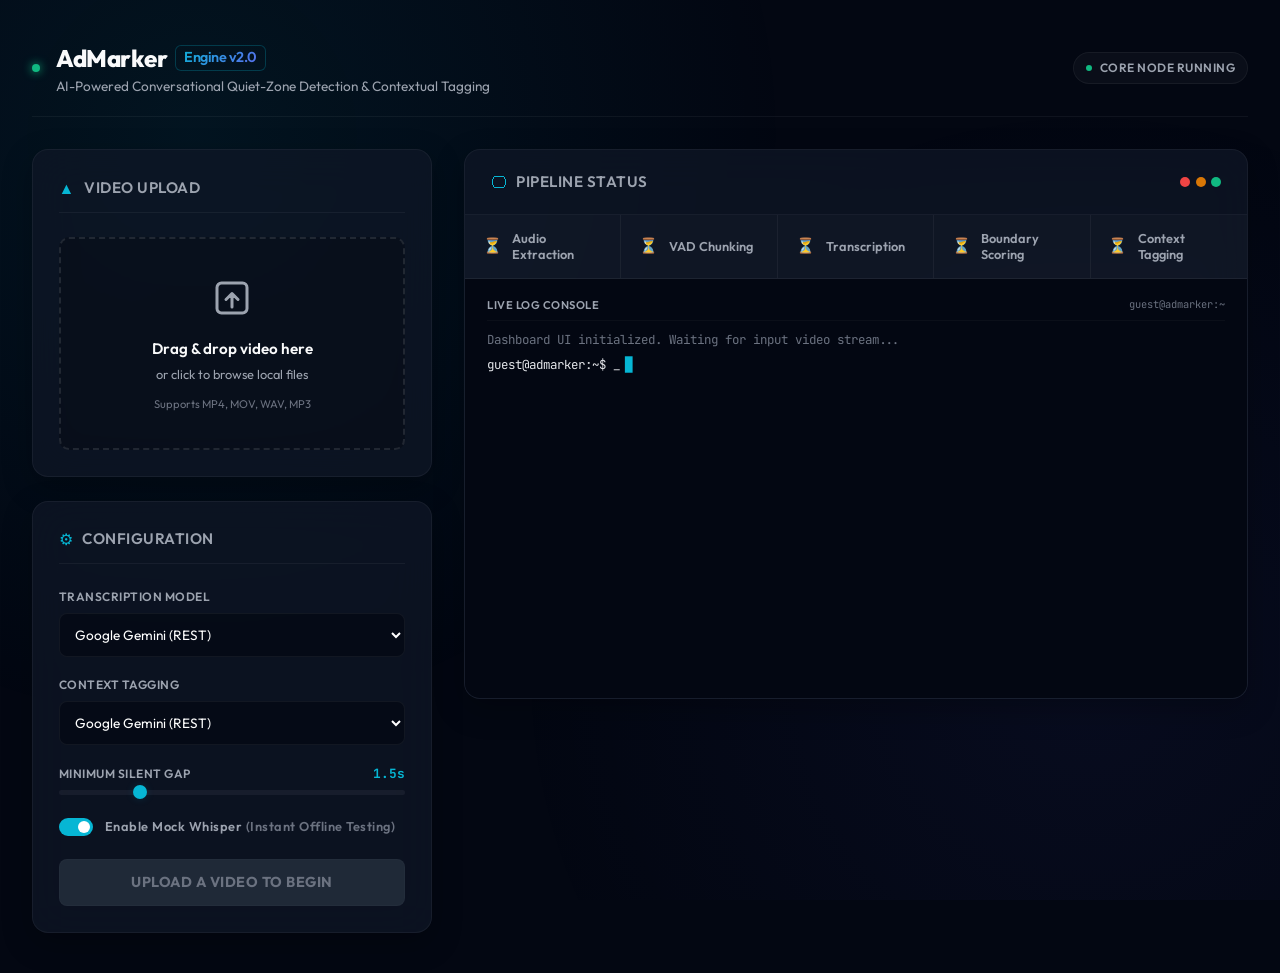
==== index.html @ c26a4076 "Initial commit" ====
<!DOCTYPE html>
<html lang="en">
<head>
    <meta charset="UTF-8">
    <meta name="viewport" content="width=device-width, initial-scale=1.0">
    <title>AdMarker Engine - Professional Video Analytics Dashboard</title>
    <!-- Premium Google Fonts -->
    <link rel="preconnect" href="https://fonts.googleapis.com">
    <link rel="preconnect" href="https://fonts.gstatic.com" crossorigin>
    <link href="https://fonts.googleapis.com/css2?family=Outfit:wght@300;400;500;600;700;800&family=JetBrains+Mono:wght@400;500;600;700&display=swap" rel="stylesheet">
    <link rel="stylesheet" href="index.css">
</head>
<body>
    <div class="glow-bg"></div>
    <div class="app-container">
        
        <!-- Premium Dashboard Header -->
        <header class="app-header">
            <div class="header-logo-section">
                <span class="pulse-dot"></span>
                <div class="brand-text">
                    <h1>AdMarker <span class="accent-version">Engine v2.0</span></h1>
                    <p class="subtitle">AI-Powered Conversational Quiet-Zone Detection & Contextual Tagging</p>
                </div>
            </div>
            <div class="system-badge">
                <span class="badge-status-dot"></span>
                <span class="badge-text">Core Node Running</span>
            </div>
        </header>

        <!-- Main Workspace Grid -->
        <main class="workspace-grid">
            
            <!-- Left Side: Upload & Settings Column -->
            <div class="control-column">
                
                <!-- Section 1: Drag-and-Drop Uploader -->
                <section class="panel upload-panel">
                    <div class="panel-header">
                        <div class="panel-icon">▲</div>
                        <h3>Video Upload</h3>
                    </div>
                    
                    <div id="drop-zone" class="drop-zone">
                        <input type="file" id="file-input" accept="video/*,audio/*" style="display: none;">
                        <div class="drop-zone-content">
                            <div class="upload-icon">
                                <svg xmlns="http://www.w3.org/2000/svg" fill="none" viewBox="0 0 24 24" stroke="currentColor">
                                    <path stroke-linecap="round" stroke-linejoin="round" stroke-width="1.5" d="M12 16.5V9.75m0 0l3 3m-3-3l-3 3M6.75 19.5h10.5a2.25 2.25 0 002.25-2.25V6.75A2.25 2.25 0 0017.25 4.5H6.75A2.25 2.25 0 004.5 6.75v10.5a2.25 2.25 0 002.25 2.25z" />
                                </svg>
                            </div>
                            <p class="drop-primary">Drag & drop video here</p>
                            <p class="drop-secondary">or click to browse local files</p>
                            <p class="drop-formats">Supports MP4, MOV, WAV, MP3</p>
                        </div>
                        
                        <!-- Upload Progress State -->
                        <div id="upload-progress-state" class="upload-progress-state hidden">
                            <div class="progress-spinner"></div>
                            <p id="upload-filename" class="upload-filename">video_file.mp4</p>
                            <p id="upload-filesize" class="upload-filesize">0.0 MB</p>
                            <div class="progress-bar-container">
                                <div id="upload-progress-fill" class="progress-bar-fill" style="width: 0%;"></div>
                            </div>
                            <p id="upload-percent" class="upload-percent">0% Uploaded</p>
                        </div>
                        
                        <!-- Upload Success State -->
                        <div id="upload-success-state" class="upload-success-state hidden">
                            <div class="success-checkmark">✓</div>
                            <p id="success-filename" class="success-filename">video_file.mp4</p>
                            <p class="success-msg">File uploaded & ready for analysis</p>
                            <button type="button" id="change-file-btn" class="text-button">Change File</button>
                        </div>
                    </div>
                </section>

                <!-- Section 2: Pipeline Configuration -->
                <section class="panel settings-panel">
                    <div class="panel-header">
                        <div class="panel-icon">⚙</div>
                        <h3>Configuration</h3>
                    </div>
                    
                    <form id="pipeline-form">
                        <input type="hidden" id="video-path-hidden" value="">
                        
                        <div class="form-group">
                            <label for="trans-provider">Transcription Model</label>
                            <select id="trans-provider">
                                <option value="whisper">Whisper (faster-whisper)</option>
                                <option value="gemini" selected>Google Gemini (REST)</option>
                            </select>
                        </div>
                        
                        <div class="form-group">
                            <label for="llm-provider">Context Tagging</label>
                            <select id="llm-provider">
                                <option value="fallback">Heuristics (Fallback)</option>
                                <option value="hf_api">Hugging Face API</option>
                                <option value="gemini" selected>Google Gemini (REST)</option>
                            </select>
                        </div>

                        <div class="form-group">
                            <div class="slider-header">
                                <label for="min-gap">Minimum Silent Gap</label>
                                <span id="min-gap-val" class="mono-value">1.5s</span>
                            </div>
                            <input type="range" id="min-gap" min="0.5" max="5.0" step="0.1" value="1.5">
                        </div>

                        <div class="checkbox-group">
                            <label class="toggle-switch">
                                <input type="checkbox" id="mock-whisper" checked>
                                <span class="toggle-slider"></span>
                            </label>
                            <label for="mock-whisper" class="checkbox-label">
                                Enable Mock Whisper <span class="label-hint">(Instant Offline Testing)</span>
                            </label>
                        </div>

                        <button type="submit" id="submit-btn" class="glow-button" disabled>
                            Upload a Video to Begin
                        </button>
                    </form>
                </section>
            </div>
            
            <!-- Right Side: Live Monitor & Logs Column -->
            <div class="monitor-column">
                
                <!-- Pipeline Monitor Dashboard -->
                <section class="panel monitor-panel">
                    <div class="panel-header">
                        <div class="panel-icon">🖵</div>
                        <h3>Pipeline Status</h3>
                        <div class="terminal-dots">
                            <span class="dot red"></span>
                            <span class="dot yellow"></span>
                            <span class="dot green"></span>
                        </div>
                    </div>
                    
                    <!-- Stages Progress Board -->
                    <div class="stages-board">
                        <div class="stage-card" id="stage-extract">
                            <div class="stage-icon">⏳</div>
                            <div class="stage-info">
                                <span class="stage-name">Audio Extraction</span>
                            </div>
                        </div>
                        
                        <div class="stage-card" id="stage-vad">
                            <div class="stage-icon">⏳</div>
                            <div class="stage-info">
                                <span class="stage-name">VAD Chunking</span>
                            </div>
                        </div>
                        
                        <div class="stage-card" id="stage-transcribe">
                            <div class="stage-icon">⏳</div>
                            <div class="stage-info">
                                <span class="stage-name">Transcription</span>
                            </div>
                        </div>
                        
                        <div class="stage-card" id="stage-analyze">
                            <div class="stage-icon">⏳</div>
                            <div class="stage-info">
                                <span class="stage-name">Boundary Scoring</span>
                            </div>
                        </div>
                        
                        <div class="stage-card" id="stage-tag">
                            <div class="stage-icon">⏳</div>
                            <div class="stage-info">
                                <span class="stage-name">Context Tagging</span>
                            </div>
                        </div>
                    </div>
                    
                    <!-- Live Console Output -->
                    <div class="console-box">
                        <div class="console-header">
                            <span class="console-title">Live Log Console</span>
                            <span class="console-subtitle">guest@admarker:~</span>
                        </div>
                        <div class="console-body" id="terminal-output">
                            <div class="console-line system">Dashboard UI initialized. Waiting for input video stream...</div>
                            <div class="console-line prompt">guest@admarker:~$ _</div>
                        </div>
                    </div>
                </section>
            </div>
            
            <!-- Bottom: Recommendation Results -->
            <section class="panel results-panel hidden" id="results-panel">
                <div class="results-header">
                    <div class="results-title-group">
                        <div class="results-tag">RESULTS READY</div>
                        <h2>Identified Ad Markers & Product Targeting</h2>
                    </div>
                    <span class="badge" id="breaks-count">0 Breaks Found</span>
                </div>
                
                <div class="table-outer-wrapper">
                    <table class="dashboard-table">
                        <thead>
                            <tr>
                                <th>Marker ID</th>
                                <th>Timestamp</th>
                                <th>Gap Size</th>
                                <th>Preceding Conversational Context</th>
                                <th>Topic & Tone Classification</th>
                                <th>Targeted Ad Suggestions</th>
                            </tr>
                        </thead>
                        <tbody id="results-table-body">
                            <!-- Populated Dynamically -->
                        </tbody>
                    </table>
                </div>
            </section>
        </main>
    </div>
    
    <script src="index.js"></script>
</body>
</html>
---- index.css ----
/* Design System Variables */
:root {
    --bg-app: #030712;
    --bg-card: rgba(17, 24, 39, 0.7);
    --bg-input: rgba(3, 7, 18, 0.6);
    --border-card: rgba(255, 255, 255, 0.05);
    --border-card-hover: rgba(255, 255, 255, 0.09);
    
    --text-primary: #F9FAFB;
    --text-secondary: #9CA3AF;
    --text-muted: #6B7280;
    
    /* Accents & Statuses */
    --accent: #06B6D4;
    --accent-rgb: 6, 182, 212;
    --accent-glow: rgba(6, 182, 212, 0.15);
    
    --status-pending: #4B5563;
    --status-running: #D97706;
    --status-success: #10B981;
    --status-success-bg: rgba(16, 185, 129, 0.08);
    --status-success-border: rgba(16, 185, 129, 0.25);
    --status-error: #EF4444;
}

/* Base resets & typography */
* {
    box-sizing: border-box;
    margin: 0;
    padding: 0;
}

body {
    font-family: 'Outfit', -apple-system, BlinkMacSystemFont, sans-serif;
    background-color: var(--bg-app);
    color: var(--text-primary);
    min-height: 100vh;
    padding: 2.5rem 2rem;
    overflow-x: hidden;
    position: relative;
    line-height: 1.5;
}

/* Background grid glow overlay */
.glow-bg {
    position: fixed;
    top: 0;
    left: 0;
    right: 0;
    bottom: 0;
    z-index: -1;
    background-image: 
        radial-gradient(circle at 15% 15%, rgba(6, 182, 212, 0.08) 0%, transparent 45%),
        radial-gradient(circle at 85% 75%, rgba(99, 102, 241, 0.06) 0%, transparent 45%);
    pointer-events: none;
}

.app-container {
    max-width: 1400px;
    margin: 0 auto;
    display: flex;
    flex-direction: column;
    gap: 2rem;
}

/* Dashboard Header Styling */
.app-header {
    display: flex;
    justify-content: space-between;
    align-items: center;
    border-bottom: 1px solid var(--border-card);
    padding-bottom: 1.25rem;
}

.header-logo-section {
    display: flex;
    align-items: center;
    gap: 1rem;
}

.brand-text h1 {
    font-size: 1.5rem;
    font-weight: 800;
    letter-spacing: -0.5px;
    display: flex;
    align-items: center;
    gap: 0.5rem;
}

.brand-text h1 .accent-version {
    font-size: 0.9rem;
    background: linear-gradient(135deg, #06B6D4, #6366F1);
    -webkit-background-clip: text;
    background-clip: text;
    -webkit-text-fill-color: transparent;
    font-weight: 600;
    border: 1px solid rgba(6, 182, 212, 0.25);
    padding: 1px 8px;
    border-radius: 6px;
}

.brand-text .subtitle {
    font-size: 0.85rem;
    color: var(--text-secondary);
}

.pulse-dot {
    width: 8px;
    height: 8px;
    background-color: var(--status-success);
    border-radius: 50%;
    box-shadow: 0 0 10px var(--status-success);
    animation: pulse 2s infinite ease-in-out;
}

.system-badge {
    background: rgba(255, 255, 255, 0.03);
    border: 1px solid var(--border-card);
    padding: 6px 12px;
    border-radius: 30px;
    display: flex;
    align-items: center;
    gap: 0.5rem;
}

.badge-status-dot {
    width: 6px;
    height: 6px;
    background-color: var(--status-success);
    border-radius: 50%;
}

.badge-text {
    font-size: 0.75rem;
    font-weight: 600;
    color: var(--text-secondary);
    text-transform: uppercase;
    letter-spacing: 0.5px;
}

/* Layout Workspace Grid */
.workspace-grid {
    display: grid;
    grid-template-columns: 400px 1fr;
    gap: 2rem;
    align-items: start;
}

@media (max-width: 1024px) {
    .workspace-grid {
        grid-template-columns: 1fr;
    }
}

.control-column {
    display: flex;
    flex-direction: column;
    gap: 1.5rem;
}

.monitor-column {
    display: flex;
    flex-direction: column;
    gap: 1.5rem;
}

/* Card Panel Base Styling */
.panel {
    background: var(--bg-card);
    backdrop-filter: blur(20px);
    -webkit-backdrop-filter: blur(20px);
    border: 1px solid var(--border-card);
    border-radius: 16px;
    padding: 1.6rem;
    box-shadow: 0 10px 30px rgba(0, 0, 0, 0.25);
    transition: border-color 0.2s ease, box-shadow 0.2s ease;
}

.panel:hover {
    border-color: var(--border-card-hover);
}

.panel-header {
    display: flex;
    align-items: center;
    gap: 0.6rem;
    margin-bottom: 1.5rem;
    padding-bottom: 0.75rem;
    border-bottom: 1px solid rgba(255, 255, 255, 0.05);
}

.panel-icon {
    font-size: 1rem;
    color: var(--accent);
}

.panel-header h3 {
    font-size: 0.95rem;
    font-weight: 600;
    text-transform: uppercase;
    letter-spacing: 0.5px;
    color: var(--text-secondary);
}

/* Drag & Drop Upload Zone */
.drop-zone {
    border: 2px dashed rgba(255, 255, 255, 0.1);
    border-radius: 10px;
    padding: 2.2rem 1.5rem;
    text-align: center;
    background: rgba(0, 0, 0, 0.2);
    cursor: pointer;
    transition: all 0.3s cubic-bezier(0.4, 0, 0.2, 1);
    position: relative;
    overflow: hidden;
}

.drop-zone.active {
    border-color: var(--accent);
    background: rgba(6, 182, 212, 0.05);
    box-shadow: 0 0 20px rgba(6, 182, 212, 0.1) inset;
}

.drop-zone-content {
    display: flex;
    flex-direction: column;
    align-items: center;
}

.upload-icon {
    width: 48px;
    height: 48px;
    color: var(--text-secondary);
    margin-bottom: 1rem;
    transition: transform 0.2s ease, color 0.2s ease;
}

.drop-zone:hover .upload-icon {
    transform: translateY(-4px);
    color: var(--accent);
}

.drop-primary {
    font-size: 0.95rem;
    font-weight: 600;
    margin-bottom: 0.25rem;
}

.drop-secondary {
    font-size: 0.8rem;
    color: var(--text-secondary);
    margin-bottom: 0.75rem;
}

.drop-formats {
    font-size: 0.7rem;
    color: var(--text-muted);
}

/* Upload Progress Screen */
.upload-progress-state {
    display: flex;
    flex-direction: column;
    align-items: center;
    justify-content: center;
    animation: fadeIn 0.3s ease-out;
}

.progress-spinner {
    width: 32px;
    height: 32px;
    border: 3px solid rgba(6, 182, 212, 0.15);
    border-top: 3px solid var(--accent);
    border-radius: 50%;
    animation: spin 1s linear infinite;
    margin-bottom: 0.75rem;
}

.upload-filename {
    font-size: 0.85rem;
    font-weight: 500;
    max-width: 250px;
    overflow: hidden;
    text-overflow: ellipsis;
    white-space: nowrap;
    margin-bottom: 0.1rem;
}

.upload-filesize {
    font-size: 0.75rem;
    color: var(--text-muted);
    margin-bottom: 0.75rem;
}

.progress-bar-container {
    width: 100%;
    height: 4px;
    background: rgba(255, 255, 255, 0.05);
    border-radius: 20px;
    overflow: hidden;
    margin-bottom: 0.4rem;
}

.progress-bar-fill {
    height: 100%;
    background: var(--accent);
    box-shadow: 0 0 8px rgba(6, 182, 212, 0.5);
    transition: width 0.15s ease-out;
}

.upload-percent {
    font-size: 0.75rem;
    font-weight: 600;
    color: var(--accent);
}

/* Upload Success Screen */
.upload-success-state {
    display: flex;
    flex-direction: column;
    align-items: center;
    animation: fadeIn 0.3s ease-out;
}

.success-checkmark {
    width: 32px;
    height: 32px;
    background: var(--status-success-bg);
    border: 1px solid var(--status-success-border);
    color: var(--status-success);
    border-radius: 50%;
    display: flex;
    align-items: center;
    justify-content: center;
    font-weight: bold;
    font-size: 1.1rem;
    margin-bottom: 0.75rem;
}

.success-filename {
    font-size: 0.85rem;
    font-weight: 600;
    max-width: 250px;
    overflow: hidden;
    text-overflow: ellipsis;
    white-space: nowrap;
    margin-bottom: 0.1rem;
}

.success-msg {
    font-size: 0.75rem;
    color: var(--text-secondary);
    margin-bottom: 0.75rem;
}

.text-button {
    background: transparent;
    border: none;
    color: var(--accent);
    font-size: 0.75rem;
    font-weight: 600;
    text-decoration: underline;
    cursor: pointer;
    font-family: inherit;
    outline: none;
}

.text-button:hover {
    color: #22D3EE;
}

/* Form inputs & details */
.form-group {
    display: flex;
    flex-direction: column;
    gap: 0.4rem;
    margin-bottom: 1.2rem;
}

.form-row {
    display: grid;
    grid-template-columns: 1fr 1fr;
    gap: 1rem;
}

label {
    font-size: 0.75rem;
    font-weight: 600;
    color: var(--text-secondary);
    text-transform: uppercase;
    letter-spacing: 0.5px;
}

select {
    background: var(--bg-input);
    border: 1px solid var(--border-card);
    border-radius: 8px;
    padding: 0.7rem;
    color: white;
    font-family: inherit;
    font-size: 0.85rem;
    outline: none;
    transition: all 0.2s ease;
    cursor: pointer;
    width: 100%;
}

select:focus {
    border-color: var(--accent);
    box-shadow: 0 0 10px var(--accent-glow);
}

/* Styled Range Input */
.slider-header {
    display: flex;
    justify-content: space-between;
    align-items: center;
}

.mono-value {
    font-family: 'JetBrains Mono', monospace;
    font-size: 0.8rem;
    color: var(--accent);
    font-weight: bold;
}

input[type="range"] {
    -webkit-appearance: none;
    appearance: none;
    width: 100%;
    background: rgba(255, 255, 255, 0.05);
    height: 5px;
    border-radius: 4px;
    outline: none;
}

input[type="range"]::-webkit-slider-thumb {
    -webkit-appearance: none;
    appearance: none;
    width: 14px;
    height: 14px;
    border-radius: 50%;
    background: var(--accent);
    cursor: pointer;
    box-shadow: 0 0 8px var(--accent-glow);
    transition: transform 0.1s ease;
}

input[type="range"]::-webkit-slider-thumb:hover {
    transform: scale(1.25);
}

/* Styled Checkbox Toggle Switch */
.checkbox-group {
    display: flex;
    align-items: center;
    gap: 0.75rem;
    margin: 1.4rem 0;
}

.toggle-switch {
    position: relative;
    display: inline-block;
    width: 34px;
    height: 18px;
}

.toggle-switch input {
    opacity: 0;
    width: 0;
    height: 0;
}

.toggle-slider {
    position: absolute;
    cursor: pointer;
    top: 0;
    left: 0;
    right: 0;
    bottom: 0;
    background-color: rgba(255, 255, 255, 0.1);
    transition: .3s;
    border-radius: 34px;
}

.toggle-slider:before {
    position: absolute;
    content: "";
    height: 12px;
    width: 12px;
    left: 3px;
    bottom: 3px;
    background-color: white;
    transition: .3s;
    border-radius: 50%;
}

.toggle-switch input:checked + .toggle-slider {
    background-color: var(--accent);
}

.toggle-switch input:focus + .toggle-slider {
    box-shadow: 0 0 8px var(--accent-glow);
}

.toggle-switch input:checked + .toggle-slider:before {
    transform: translateX(16px);
}

.checkbox-label {
    font-size: 0.8rem;
    color: var(--text-secondary);
    text-transform: none;
    cursor: pointer;
    user-select: none;
}

.label-hint {
    color: var(--text-muted);
}

/* Glow Action Button */
.glow-button {
    width: 100%;
    background: linear-gradient(135deg, #06B6D4, #0891B2);
    color: #030712;
    border: none;
    border-radius: 8px;
    padding: 0.85rem;
    font-weight: 700;
    font-family: inherit;
    cursor: pointer;
    font-size: 0.9rem;
    transition: all 0.3s cubic-bezier(0.4, 0, 0.2, 1);
    box-shadow: 0 4px 15px rgba(6, 182, 212, 0.2);
    text-transform: uppercase;
    letter-spacing: 0.5px;
}

.glow-button:hover:not(:disabled) {
    background: linear-gradient(135deg, #22D3EE, #06B6D4);
    box-shadow: 0 6px 20px rgba(6, 182, 212, 0.4);
    transform: translateY(-1px);
}

.glow-button:active:not(:disabled) {
    transform: translateY(1px);
}

.glow-button:disabled {
    background: #1F2937;
    color: var(--text-muted);
    box-shadow: none;
    cursor: not-allowed;
    border: 1px solid rgba(255, 255, 255, 0.02);
}

/* Monitor Panel Layout */
.monitor-panel {
    padding: 0;
    display: flex;
    flex-direction: column;
    overflow: hidden;
}

/* Give the Pipeline Status header its own padding since the panel itself is padding:0 */
.monitor-panel > .panel-header {
    padding: 1.25rem 1.6rem;
    margin-bottom: 0;
    border-bottom: 1px solid rgba(255, 255, 255, 0.05);
}


.terminal-dots {
    display: flex;
    gap: 0.35rem;
    margin-left: auto;
}

.terminal-dots .dot {
    width: 10px;
    height: 10px;
    border-radius: 50%;
}

.terminal-dots .dot.red { background-color: var(--status-error); }
.terminal-dots .dot.yellow { background-color: var(--status-running); }
.terminal-dots .dot.green { background-color: var(--status-success); }

/* Stages progress bar */
.stages-board {
    display: grid;
    grid-template-columns: repeat(5, 1fr);
    border-bottom: 1px solid rgba(255, 255, 255, 0.06);
    background: rgba(255, 255, 255, 0.015);
}

@media (max-width: 640px) {
    .stages-board {
        grid-template-columns: 1fr;
    }
}

.stage-card {
    padding: 1rem 1.1rem;
    display: flex;
    align-items: center;
    gap: 0.65rem;
    border-right: 1px solid rgba(255, 255, 255, 0.05);
    position: relative;
    transition: all 0.3s ease;
}

.stage-card:last-child {
    border-right: none;
}

.stage-icon {
    font-size: 0.95rem;
    width: 20px;
    height: 20px;
    display: flex;
    align-items: center;
    justify-content: center;
}

.stage-info {
    display: flex;
    flex-direction: column;
}

.stage-name {
    font-size: 0.8rem;
    font-weight: 600;
    color: var(--text-secondary);
    line-height: 1.2;
}

.stage-desc {
    font-size: 0.6rem;
    color: var(--text-muted);
}

/* Stage statuses classes */
.stage-card.running {
    background: rgba(217, 119, 6, 0.03);
}
.stage-card.running .stage-name {
    color: #FBBF24;
}
.stage-card.running .stage-icon {
    animation: pulse 1.5s infinite;
}

.stage-card.success {
    background: rgba(16, 185, 129, 0.02);
}
.stage-card.success .stage-name {
    color: var(--status-success);
}
.stage-card.success .stage-icon {
    color: var(--status-success);
}

.stage-card.error {
    background: rgba(239, 68, 68, 0.04);
}
.stage-card.error .stage-name {
    color: var(--status-error);
}
.stage-card.error .stage-icon {
    color: var(--status-error);
}

/* Live Terminal Log */
.console-box {
    background: #030712;
    padding: 1.1rem 1.4rem;
    flex: 1;
}

.console-header {
    display: flex;
    justify-content: space-between;
    align-items: center;
    margin-bottom: 0.6rem;
    border-bottom: 1px solid rgba(255, 255, 255, 0.03);
    padding-bottom: 0.4rem;
}

.console-title {
    font-size: 0.7rem;
    font-weight: 600;
    color: var(--text-secondary);
    text-transform: uppercase;
    letter-spacing: 0.5px;
}

.console-subtitle {
    font-family: 'JetBrains Mono', monospace;
    font-size: 0.65rem;
    color: var(--text-muted);
}

.console-body {
    font-family: 'JetBrains Mono', monospace;
    font-size: 0.78rem;
    line-height: 1.6;
    color: #E5E7EB;
    height: 350px;
    overflow-y: auto;
    display: flex;
    flex-direction: column;
    gap: 0.3rem;
}

/* Console scrollbars */
.console-body::-webkit-scrollbar { width: 5px; }
.console-body::-webkit-scrollbar-track { background: transparent; }
.console-body::-webkit-scrollbar-thumb {
    background: rgba(255, 255, 255, 0.08);
    border-radius: 4px;
}

.console-line {
    white-space: pre-wrap;
    word-break: break-all;
}

.console-line.system { color: var(--text-muted); }
.console-line.info { color: var(--accent); }
.console-line.success { color: #10B981; }
.console-line.error { color: var(--status-error); }

.console-line.prompt {
    display: flex;
    align-items: center;
}

.console-line.prompt::after {
    content: "█";
    color: var(--accent);
    margin-left: 5px;
    animation: blink 1s steps(2, start) infinite;
}

/* Bottom: Dashboard Results Panel styling */
.results-panel {
    grid-column: 1 / -1;
    animation: fadeIn 0.4s ease-out;
    margin-top: 0.5rem;
}

.results-panel.hidden {
    display: none;
}

.results-header {
    display: flex;
    justify-content: space-between;
    align-items: center;
    margin-bottom: 1rem;
}

.results-title-group {
    display: flex;
    flex-direction: column;
    gap: 0.2rem;
}

.results-tag {
    font-size: 0.6rem;
    font-weight: 700;
    color: var(--status-success);
    background: var(--status-success-bg);
    border: 1px solid var(--status-success-border);
    padding: 1px 6px;
    border-radius: 4px;
    align-self: flex-start;
    letter-spacing: 0.5px;
}

.results-header h2 {
    font-size: 1.25rem;
    font-weight: 700;
    letter-spacing: -0.2px;
}

.results-header .badge {
    font-family: 'JetBrains Mono', monospace;
    font-size: 0.8rem;
    font-weight: 600;
    background: rgba(6, 182, 212, 0.08);
    border: 1px solid rgba(6, 182, 212, 0.2);
    color: var(--accent);
    padding: 3px 10px;
    border-radius: 30px;
}

.table-outer-wrapper {
    overflow-x: auto;
    border: 1px solid var(--border-card);
    border-radius: 8px;
    background: rgba(0, 0, 0, 0.1);
}

.dashboard-table {
    width: 100%;
    border-collapse: collapse;
    text-align: left;
    font-size: 0.85rem;
}

.dashboard-table th {
    background: rgba(255, 255, 255, 0.015);
    border-bottom: 1px solid var(--border-card);
    padding: 0.9rem 1rem;
    font-weight: 600;
    font-size: 0.72rem;
    color: var(--text-secondary);
    text-transform: uppercase;
    letter-spacing: 0.5px;
}

.dashboard-table td {
    padding: 1.1rem 1rem;
    border-bottom: 1px solid rgba(255, 255, 255, 0.02);
    vertical-align: top;
    line-height: 1.5;
}

.dashboard-table tr:hover {
    background: rgba(255, 255, 255, 0.005);
}

.marker-badge {
    background: var(--status-success-bg);
    border: 1px solid var(--status-success-border);
    color: var(--status-success);
    font-family: 'JetBrains Mono', monospace;
    font-weight: 700;
    font-size: 0.75rem;
    padding: 2px 8px;
    border-radius: 4px;
    display: inline-block;
}

.timestamp-lbl {
    font-family: 'JetBrains Mono', monospace;
    font-weight: 600;
    color: var(--accent);
    font-size: 0.8rem;
}

.gap-lbl {
    font-family: 'JetBrains Mono', monospace;
    font-weight: 600;
    color: #FBBF24;
    font-size: 0.8rem;
}

.category-lbl {
    font-weight: 600;
    display: block;
    margin-bottom: 0.2rem;
    font-size: 0.85rem;
}

.tone-lbl {
    font-size: 0.72rem;
    color: var(--text-secondary);
    display: block;
}

.ads-list {
    list-style: none;
}

.ads-list li {
    position: relative;
    padding-left: 0.85rem;
    margin-bottom: 0.35rem;
    color: #34D399;
}

.ads-list li::before {
    content: "→";
    position: absolute;
    left: 0;
    color: var(--status-success);
    font-weight: bold;
}

/* Animations declarations */
@keyframes spin {
    to { transform: rotate(360deg); }
}

@keyframes pulse {
    0%, 100% { opacity: 0.6; transform: scale(1); }
    50% { opacity: 1; transform: scale(1.1); }
}

@keyframes blink {
    from, to { opacity: 1; }
    50% { opacity: 0; }
}

@keyframes fadeIn {
    from { opacity: 0; transform: translateY(8px); }
    to { opacity: 1; transform: translateY(0); }
}

.hidden {
    display: none !important;
}
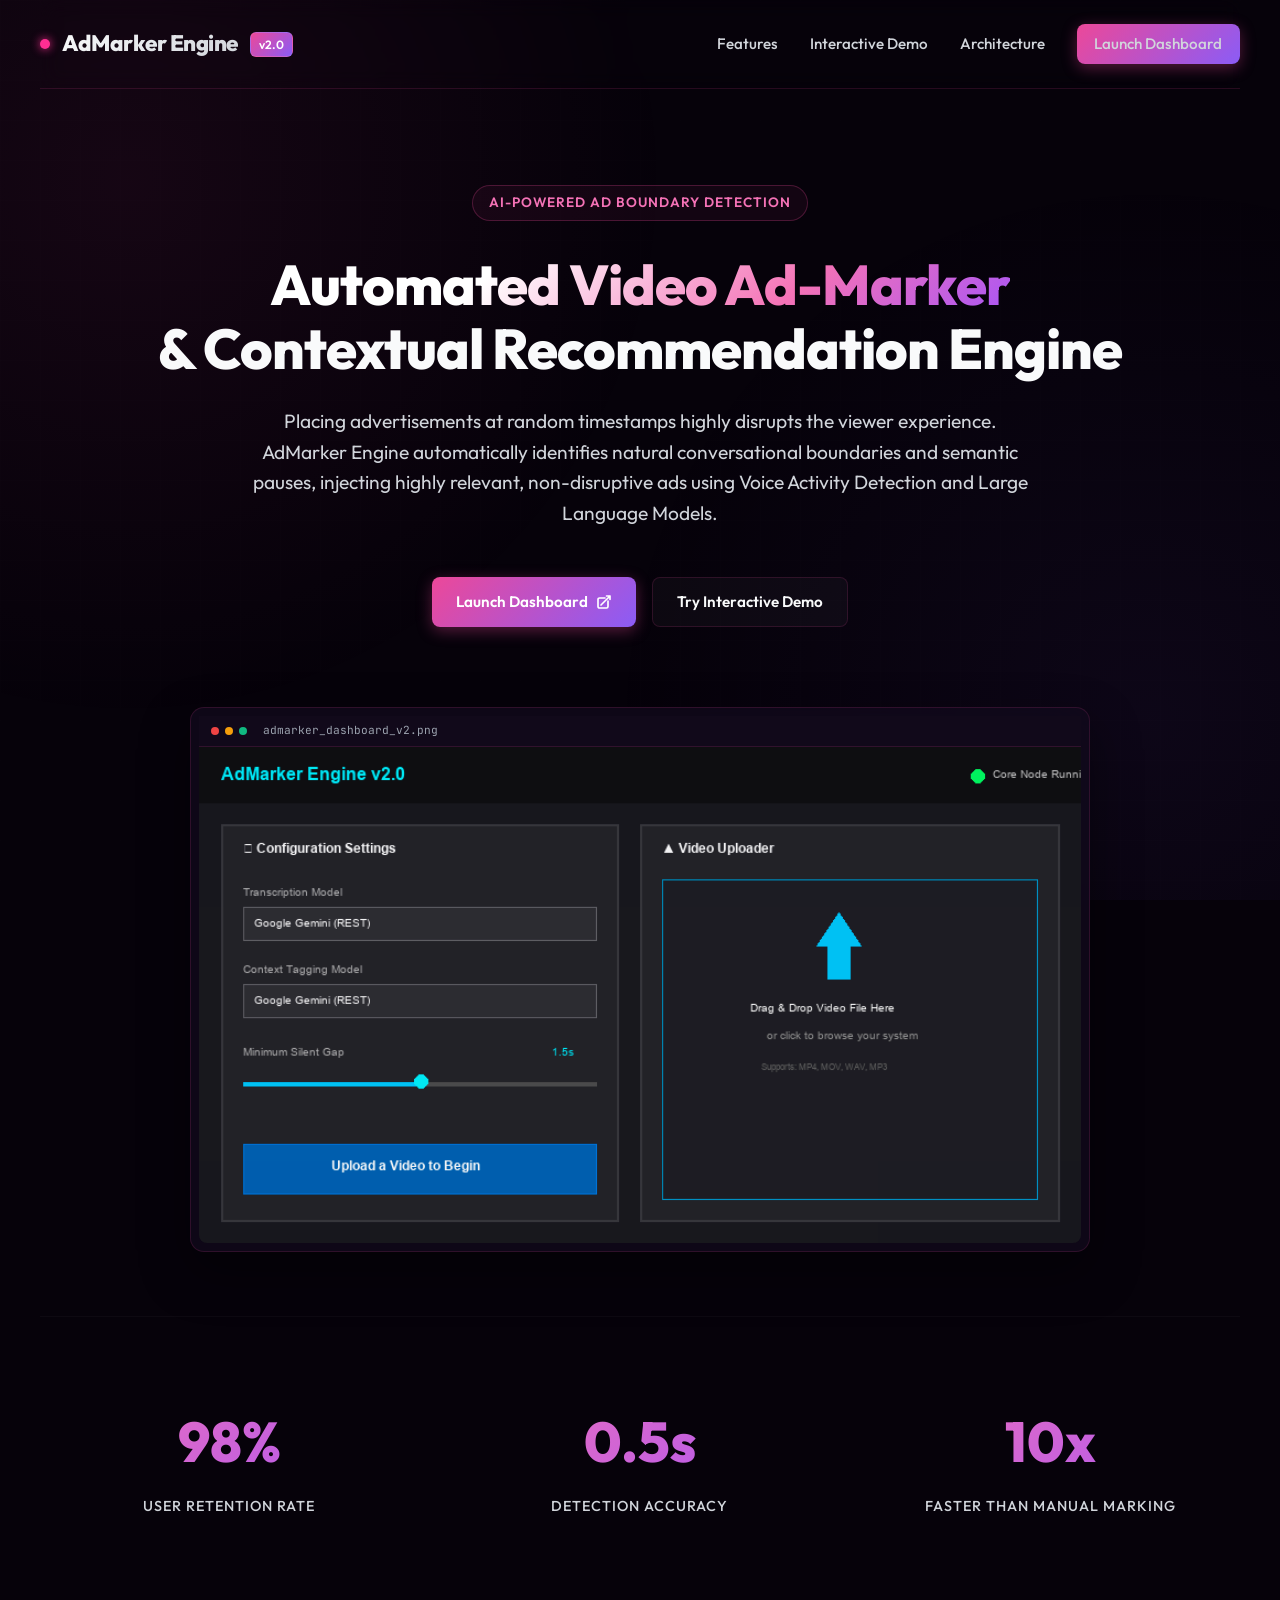
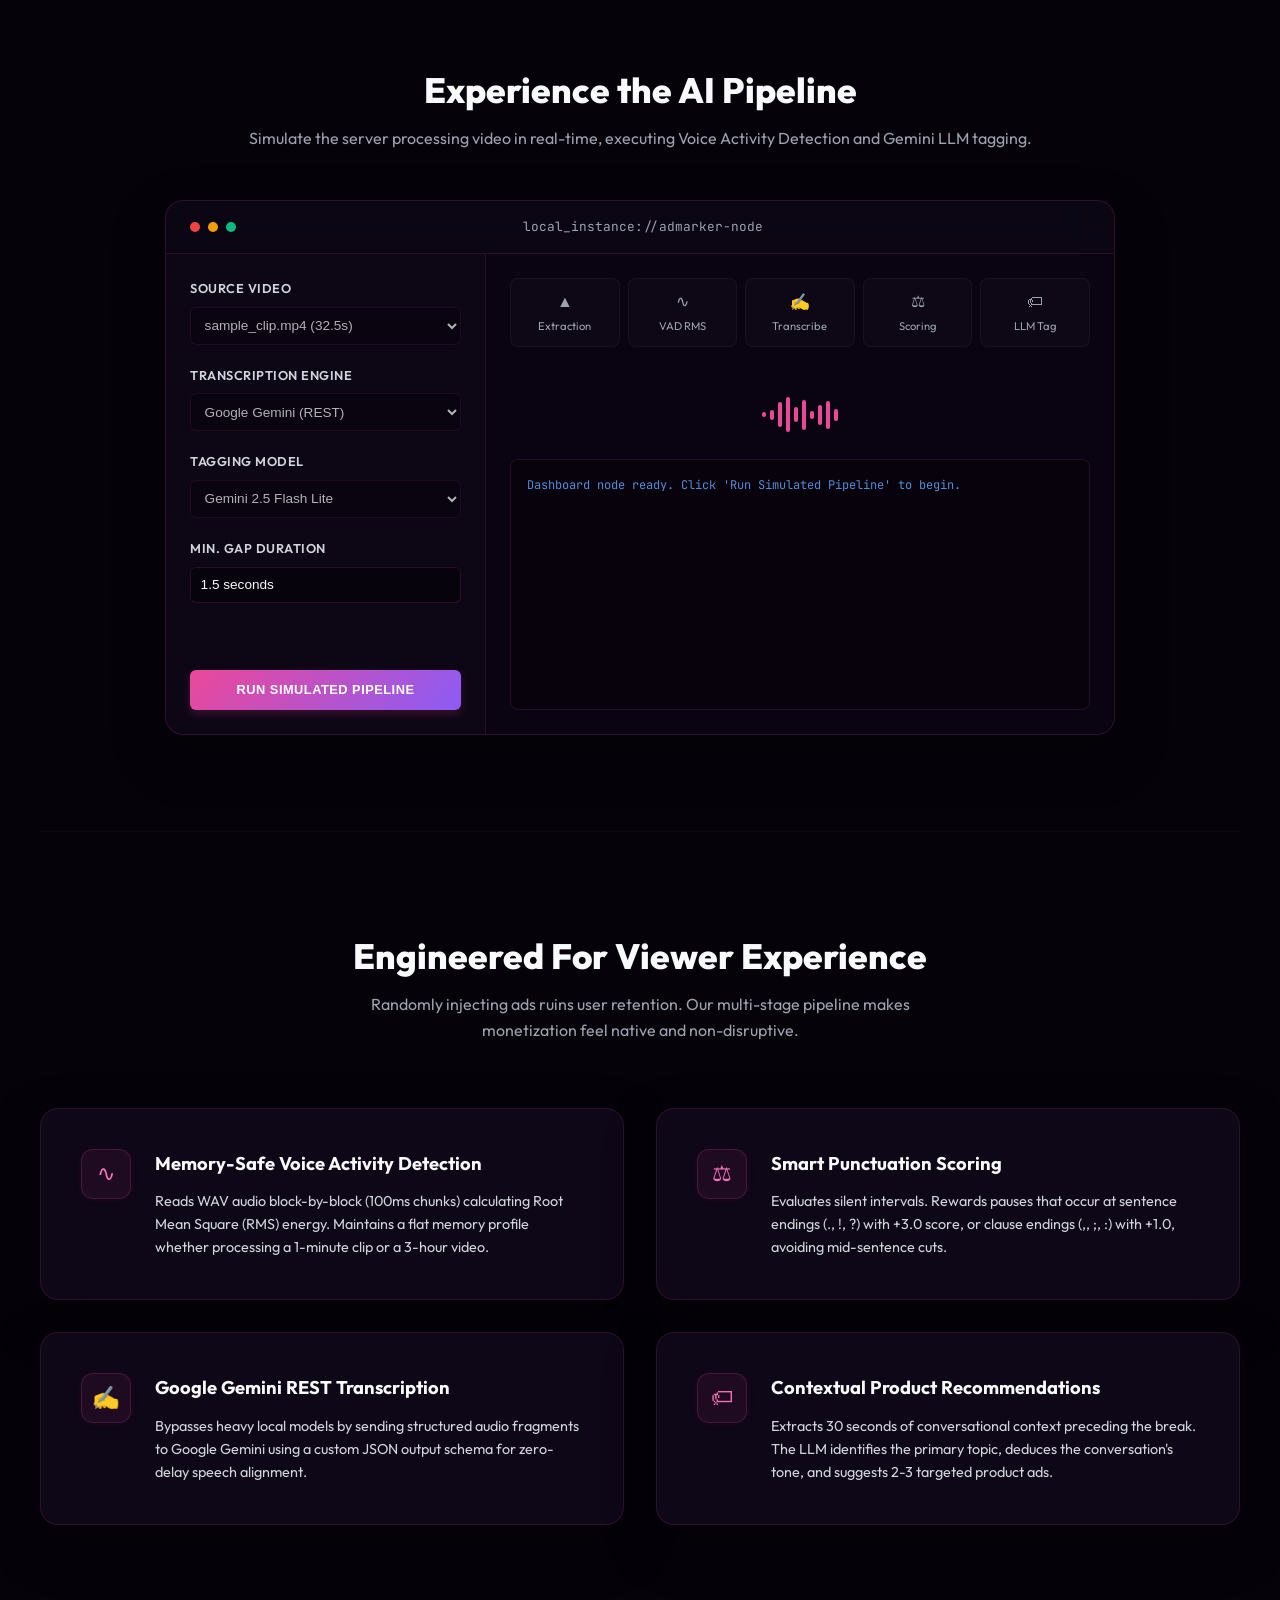
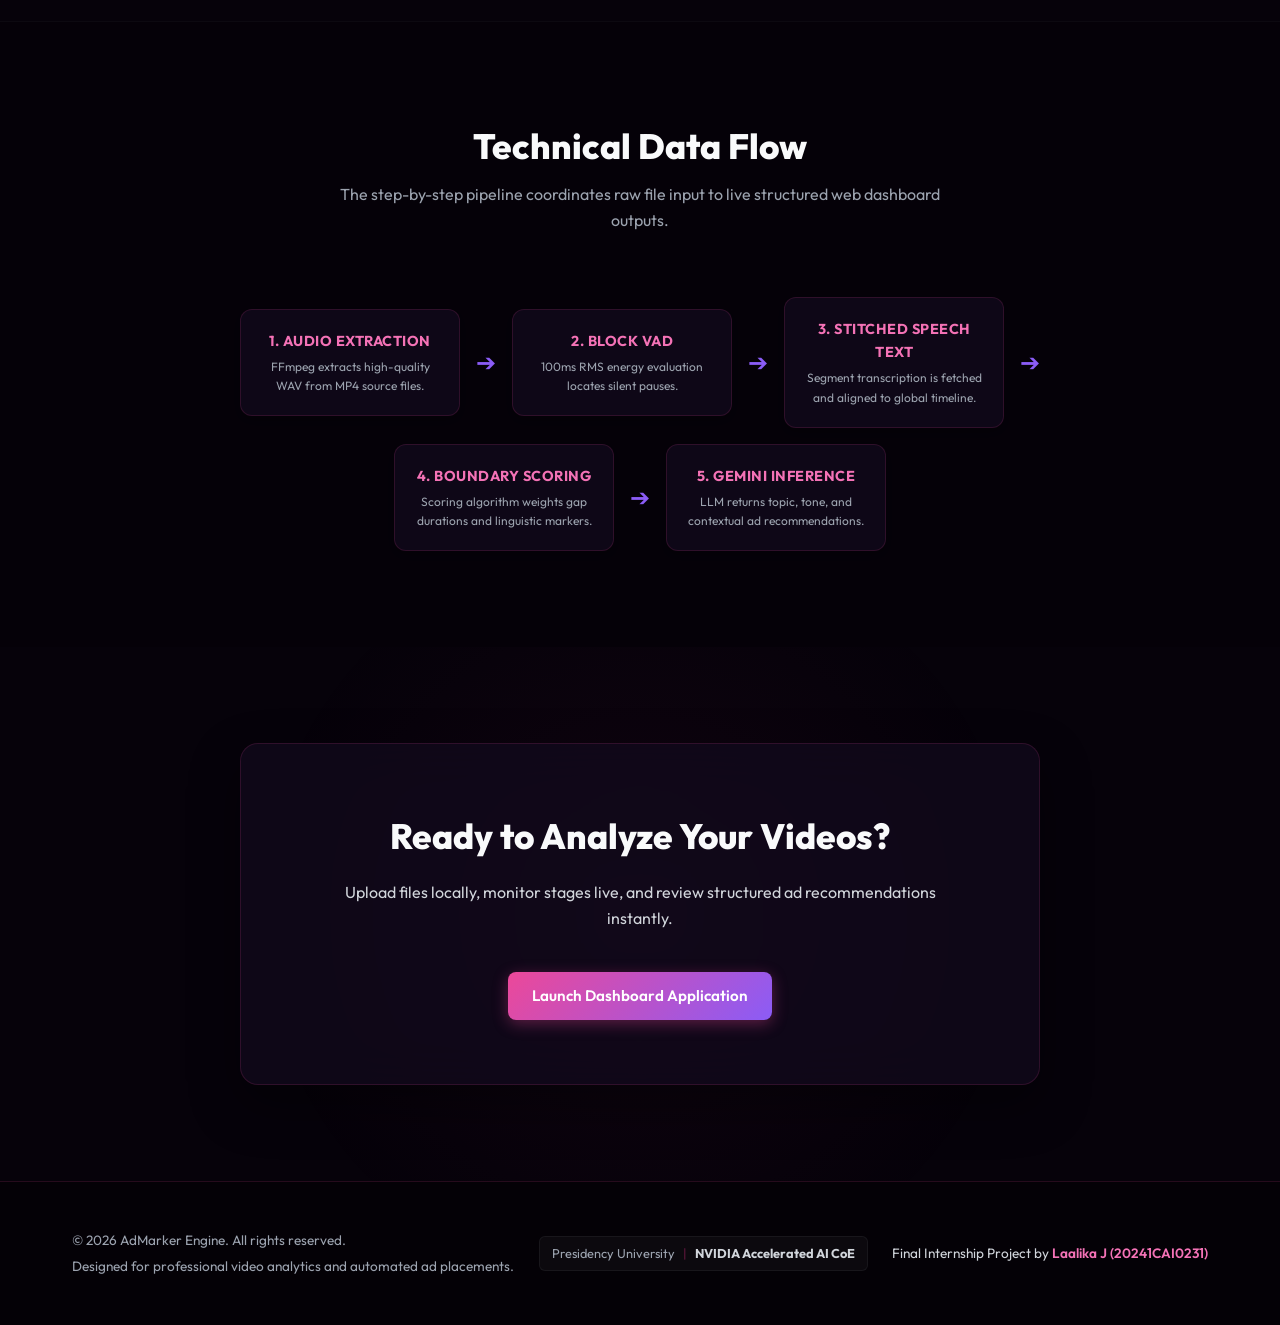
==== commit 564baf04: "feat: implement product landing page with cyber-pink theme and dashboard separation" ====
--- a/index.html
+++ b/index.html
@@ -3,229 +3,321 @@
 <head>
     <meta charset="UTF-8">
     <meta name="viewport" content="width=device-width, initial-scale=1.0">
-    <title>AdMarker Engine - Professional Video Analytics Dashboard</title>
-    <!-- Premium Google Fonts -->
+    <title>AdMarker Engine - Intelligent AI-Powered Video Ad Placement</title>
+    <!-- Professional Google Fonts -->
     <link rel="preconnect" href="https://fonts.googleapis.com">
     <link rel="preconnect" href="https://fonts.gstatic.com" crossorigin>
-    <link href="https://fonts.googleapis.com/css2?family=Outfit:wght@300;400;500;600;700;800&family=JetBrains+Mono:wght@400;500;600;700&display=swap" rel="stylesheet">
-    <link rel="stylesheet" href="index.css">
+    <link href="https://fonts.googleapis.com/css2?family=Outfit:wght@300;400;500;600;700;800;900&family=JetBrains+Mono:wght@400;500;600;700&display=swap" rel="stylesheet">
+    <link rel="stylesheet" href="landing.css">
 </head>
 <body>
-    <div class="glow-bg"></div>
-    <div class="app-container">
-        
-        <!-- Premium Dashboard Header -->
-        <header class="app-header">
-            <div class="header-logo-section">
-                <span class="pulse-dot"></span>
-                <div class="brand-text">
-                    <h1>AdMarker <span class="accent-version">Engine v2.0</span></h1>
-                    <p class="subtitle">AI-Powered Conversational Quiet-Zone Detection & Contextual Tagging</p>
-                </div>
-            </div>
-            <div class="system-badge">
-                <span class="badge-status-dot"></span>
-                <span class="badge-text">Core Node Running</span>
-            </div>
-        </header>
-
-        <!-- Main Workspace Grid -->
-        <main class="workspace-grid">
+    
+    <!-- Cyber Grid Glow Overlay -->
+    <div class="glow-grid-overlay"></div>
+
+    <!-- Navigation Header -->
+    <nav class="navbar container">
+        <div class="nav-brand">
+            <span class="brand-dot"></span>
+            <span class="brand-name">AdMarker Engine</span>
+            <span class="brand-badge">v2.0</span>
+        </div>
+        <ul class="nav-links">
+            <li><a href="#features">Features</a></li>
+            <li><a href="#demo">Interactive Demo</a></li>
+            <li><a href="#architecture">Architecture</a></li>
+            <li><a href="app.html" class="btn btn-primary btn-sm">Launch Dashboard</a></li>
+        </ul>
+    </nav>
+
+    <!-- Hero Section -->
+    <header class="hero container">
+        <div class="hero-tag">AI-Powered Ad Boundary Detection</div>
+        <h1>
+            <span class="text-gradient">Automated Video Ad-Marker</span><br>
+            & Contextual Recommendation Engine
+        </h1>
+        <p class="hero-subtitle">
+            Placing advertisements at random timestamps highly disrupts the viewer experience. AdMarker Engine automatically identifies natural conversational boundaries and semantic pauses, injecting highly relevant, non-disruptive ads using Voice Activity Detection and Large Language Models.
+        </p>
+        <div class="hero-ctas">
+            <a href="app.html" class="btn btn-primary">
+                Launch Dashboard
+                <svg xmlns="http://www.w3.org/2000/svg" fill="none" viewBox="0 0 24 24" stroke-width="2.5" stroke="currentColor" style="width: 16px; height: 16px;">
+                    <path stroke-linecap="round" stroke-linejoin="round" d="M13.5 6H5.25A2.25 2.25 0 003 8.25v10.5A2.25 2.25 0 005.25 21h10.5A2.25 2.25 0 0018 18.75V10.5m-10.5 6L21 3m0 0h-5.25M21 3v5.25" />
+                </svg>
+            </a>
+            <a href="#demo" class="btn btn-secondary">Try Interactive Demo</a>
+        </div>
+
+        <!-- Dashboard Image Preview -->
+        <div class="panel" style="max-width: 900px; margin: 0 auto; padding: 0.5rem; overflow: hidden; border-radius: 14px;">
+            <div style="background: #11091a; padding: 6px 12px; display: flex; align-items: center; gap: 6px; border-bottom: 1px solid var(--border-pink);">
+                <span style="width: 8px; height: 8px; background: #ef4444; border-radius: 50%;"></span>
+                <span style="width: 8px; height: 8px; background: #f59e0b; border-radius: 50%;"></span>
+                <span style="width: 8px; height: 8px; background: #10b981; border-radius: 50%;"></span>
+                <span style="margin-left: 10px; font-family: var(--font-mono); font-size: 0.7rem; color: var(--text-muted);">admarker_dashboard_v2.png</span>
+            </div>
+            <div style="position: relative; line-height: 0;">
+                <img src="report_images/dashboard_state1.png" alt="AdMarker Dashboard UI" style="width: 100%; border-radius: 0 0 8px 8px; opacity: 0.95; filter: contrast(1.05);">
+            </div>
+        </div>
+    </header>
+
+    <!-- Key Stats -->
+    <section class="stats-section container">
+        <div class="stats-grid">
+            <div class="stat-item">
+                <h3>98%</h3>
+                <p>User Retention rate</p>
+            </div>
+            <div class="stat-item">
+                <h3>0.5s</h3>
+                <p>Detection accuracy</p>
+            </div>
+            <div class="stat-item">
+                <h3>10x</h3>
+                <p>Faster than manual marking</p>
+            </div>
+        </div>
+    </section>
+
+    <!-- Interactive Simulator Section -->
+    <section id="demo" class="simulator-section container">
+        <div class="simulator-header">
+            <h2>Experience the AI Pipeline</h2>
+            <p>Simulate the server processing video in real-time, executing Voice Activity Detection and Gemini LLM tagging.</p>
+        </div>
+
+        <div class="panel simulator-box">
+            <!-- Simulated Browser Header -->
+            <div class="sim-nav">
+                <div class="sim-nav-dots">
+                    <span class="red"></span>
+                    <span class="yellow"></span>
+                    <span class="green"></span>
+                </div>
+                <div class="sim-nav-title">local_instance://admarker-node</div>
+                <div style="width: 40px;"></div>
+            </div>
+
+            <!-- Simulated App Body -->
+            <div class="sim-body">
+                <!-- Left: Simulator Settings -->
+                <div class="sim-controls">
+                    <div>
+                        <div class="sim-control-group">
+                            <label>Source Video</label>
+                            <select class="sim-select" disabled>
+                                <option>sample_clip.mp4 (32.5s)</option>
+                            </select>
+                        </div>
+                        <div class="sim-control-group">
+                            <label>Transcription Engine</label>
+                            <select class="sim-select" disabled>
+                                <option>Google Gemini (REST)</option>
+                            </select>
+                        </div>
+                        <div class="sim-control-group">
+                            <label>Tagging Model</label>
+                            <select class="sim-select" disabled>
+                                <option>Gemini 2.5 Flash Lite</option>
+                            </select>
+                        </div>
+                        <div class="sim-control-group">
+                            <label>Min. Gap Duration</label>
+                            <input type="text" class="sim-input" value="1.5 seconds" disabled>
+                        </div>
+                    </div>
+                    
+                    <button type="button" id="sim-run-btn" class="sim-action-btn">
+                        Run Simulated Pipeline
+                    </button>
+                </div>
+
+                <!-- Right: Status Monitor & Terminal Logs -->
+                <div class="sim-monitor">
+                    <!-- Progress Stage cards -->
+                    <div class="sim-stages">
+                        <div class="sim-stage-card" id="sim-stage-extract">
+                            <span class="sim-stage-icon">▲</span>
+                            Extraction
+                        </div>
+                        <div class="sim-stage-card" id="sim-stage-vad">
+                            <span class="sim-stage-icon">∿</span>
+                            VAD RMS
+                        </div>
+                        <div class="sim-stage-card" id="sim-stage-transcribe">
+                            <span class="sim-stage-icon">✍</span>
+                            Transcribe
+                        </div>
+                        <div class="sim-stage-card" id="sim-stage-analyze">
+                            <span class="sim-stage-icon">⚖</span>
+                            Scoring
+                        </div>
+                        <div class="sim-stage-card" id="sim-stage-tag">
+                            <span class="sim-stage-icon">🏷</span>
+                            LLM Tag
+                        </div>
+                    </div>
+
+                    <!-- Audio Wave Animation Placeholder -->
+                    <div id="sim-wave-vis" class="sim-wave-visualizer">
+                        <span class="sim-wave-bar"></span>
+                        <span class="sim-wave-bar"></span>
+                        <span class="sim-wave-bar"></span>
+                        <span class="sim-wave-bar"></span>
+                        <span class="sim-wave-bar"></span>
+                        <span class="sim-wave-bar"></span>
+                        <span class="sim-wave-bar"></span>
+                        <span class="sim-wave-bar"></span>
+                        <span class="sim-wave-bar"></span>
+                        <span class="sim-wave-bar"></span>
+                    </div>
+
+                    <!-- Console Box -->
+                    <div id="sim-console-output" class="sim-console">
+                        <div class="sim-log-line system">Dashboard node ready. Click 'Run Simulated Pipeline' to begin.</div>
+                    </div>
+
+                    <!-- Simulated suggestion results table -->
+                    <div id="sim-results-panel" class="sim-results">
+                        <div class="sim-results-title">Identified Ad Markers & Product Placement Suggestions</div>
+                        <table class="sim-table">
+                            <thead>
+                                <tr>
+                                    <th>ID</th>
+                                    <th>Timestamp</th>
+                                    <th>Gap</th>
+                                    <th>Conversational Context</th>
+                                    <th>AI Category</th>
+                                    <th>Recommended Ads</th>
+                                </tr>
+                            </thead>
+                            <tbody id="sim-table-body">
+                                <!-- Filled Dynamically -->
+                            </tbody>
+                        </table>
+                    </div>
+                </div>
+            </div>
+        </div>
+    </section>
+
+    <!-- Features Section -->
+    <section id="features" class="features-section container">
+        <div class="section-header">
+            <h2>Engineered For Viewer Experience</h2>
+            <p>Randomly injecting ads ruins user retention. Our multi-stage pipeline makes monetization feel native and non-disruptive.</p>
+        </div>
+
+        <div class="features-grid">
+            <!-- Feature 1 -->
+            <div class="panel feature-card">
+                <div class="feature-icon-wrapper">∿</div>
+                <div class="feature-info">
+                    <h3>Memory-Safe Voice Activity Detection</h3>
+                    <p>Reads WAV audio block-by-block (100ms chunks) calculating Root Mean Square (RMS) energy. Maintains a flat memory profile whether processing a 1-minute clip or a 3-hour video.</p>
+                </div>
+            </div>
+
+            <!-- Feature 2 -->
+            <div class="panel feature-card">
+                <div class="feature-icon-wrapper">⚖</div>
+                <div class="feature-info">
+                    <h3>Smart Punctuation Scoring</h3>
+                    <p>Evaluates silent intervals. Rewards pauses that occur at sentence endings (., !, ?) with +3.0 score, or clause endings (,, ;, :) with +1.0, avoiding mid-sentence cuts.</p>
+                </div>
+            </div>
+
+            <!-- Feature 3 -->
+            <div class="panel feature-card">
+                <div class="feature-icon-wrapper">✍</div>
+                <div class="feature-info">
+                    <h3>Google Gemini REST Transcription</h3>
+                    <p>Bypasses heavy local models by sending structured audio fragments to Google Gemini using a custom JSON output schema for zero-delay speech alignment.</p>
+                </div>
+            </div>
+
+            <!-- Feature 4 -->
+            <div class="panel feature-card">
+                <div class="feature-icon-wrapper">🏷</div>
+                <div class="feature-info">
+                    <h3>Contextual Product Recommendations</h3>
+                    <p>Extracts 30 seconds of conversational context preceding the break. The LLM identifies the primary topic, deduces the conversation's tone, and suggests 2-3 targeted product ads.</p>
+                </div>
+            </div>
+        </div>
+    </section>
+
+    <!-- Architecture Section -->
+    <section id="architecture" class="architecture-section">
+        <div class="container">
+            <div class="section-header">
+                <h2>Technical Data Flow</h2>
+                <p>The step-by-step pipeline coordinates raw file input to live structured web dashboard outputs.</p>
+            </div>
+
+            <div class="flowchart-wrapper">
+                <div class="flow-container">
+                    <div class="flow-step">
+                        <h4>1. Audio Extraction</h4>
+                        <p>FFmpeg extracts high-quality WAV from MP4 source files.</p>
+                    </div>
+                    <div class="flow-arrow">➔</div>
+                    <div class="flow-step">
+                        <h4>2. Block VAD</h4>
+                        <p>100ms RMS energy evaluation locates silent pauses.</p>
+                    </div>
+                    <div class="flow-arrow">➔</div>
+                    <div class="flow-step">
+                        <h4>3. Stitched Speech Text</h4>
+                        <p>Segment transcription is fetched and aligned to global timeline.</p>
+                    </div>
+                    <div class="flow-arrow">➔</div>
+                    <div class="flow-step">
+                        <h4>4. Boundary Scoring</h4>
+                        <p>Scoring algorithm weights gap durations and linguistic markers.</p>
+                    </div>
+                    <div class="flow-arrow">➔</div>
+                    <div class="flow-step">
+                        <h4>5. Gemini Inference</h4>
+                        <p>LLM returns topic, tone, and contextual ad recommendations.</p>
+                    </div>
+                </div>
+            </div>
+        </div>
+    </section>
+
+    <!-- Call to Action Banner -->
+    <section class="cta-banner container">
+        <div class="panel cta-panel">
+            <h2>Ready to Analyze Your Videos?</h2>
+            <p>Upload files locally, monitor stages live, and review structured ad recommendations instantly.</p>
+            <a href="app.html" class="btn btn-primary">Launch Dashboard Application</a>
+        </div>
+    </section>
+
+    <!-- Footer -->
+    <footer class="footer">
+        <div class="container footer-content">
+            <div>
+                <div class="footer-text">© 2026 AdMarker Engine. All rights reserved.</div>
+                <div class="footer-text" style="margin-top: 4px;">Designed for professional video analytics and automated ad placements.</div>
+            </div>
             
-            <!-- Left Side: Upload & Settings Column -->
-            <div class="control-column">
-                
-                <!-- Section 1: Drag-and-Drop Uploader -->
-                <section class="panel upload-panel">
-                    <div class="panel-header">
-                        <div class="panel-icon">▲</div>
-                        <h3>Video Upload</h3>
-                    </div>
-                    
-                    <div id="drop-zone" class="drop-zone">
-                        <input type="file" id="file-input" accept="video/*,audio/*" style="display: none;">
-                        <div class="drop-zone-content">
-                            <div class="upload-icon">
-                                <svg xmlns="http://www.w3.org/2000/svg" fill="none" viewBox="0 0 24 24" stroke="currentColor">
-                                    <path stroke-linecap="round" stroke-linejoin="round" stroke-width="1.5" d="M12 16.5V9.75m0 0l3 3m-3-3l-3 3M6.75 19.5h10.5a2.25 2.25 0 002.25-2.25V6.75A2.25 2.25 0 0017.25 4.5H6.75A2.25 2.25 0 004.5 6.75v10.5a2.25 2.25 0 002.25 2.25z" />
-                                </svg>
-                            </div>
-                            <p class="drop-primary">Drag & drop video here</p>
-                            <p class="drop-secondary">or click to browse local files</p>
-                            <p class="drop-formats">Supports MP4, MOV, WAV, MP3</p>
-                        </div>
-                        
-                        <!-- Upload Progress State -->
-                        <div id="upload-progress-state" class="upload-progress-state hidden">
-                            <div class="progress-spinner"></div>
-                            <p id="upload-filename" class="upload-filename">video_file.mp4</p>
-                            <p id="upload-filesize" class="upload-filesize">0.0 MB</p>
-                            <div class="progress-bar-container">
-                                <div id="upload-progress-fill" class="progress-bar-fill" style="width: 0%;"></div>
-                            </div>
-                            <p id="upload-percent" class="upload-percent">0% Uploaded</p>
-                        </div>
-                        
-                        <!-- Upload Success State -->
-                        <div id="upload-success-state" class="upload-success-state hidden">
-                            <div class="success-checkmark">✓</div>
-                            <p id="success-filename" class="success-filename">video_file.mp4</p>
-                            <p class="success-msg">File uploaded & ready for analysis</p>
-                            <button type="button" id="change-file-btn" class="text-button">Change File</button>
-                        </div>
-                    </div>
-                </section>
-
-                <!-- Section 2: Pipeline Configuration -->
-                <section class="panel settings-panel">
-                    <div class="panel-header">
-                        <div class="panel-icon">⚙</div>
-                        <h3>Configuration</h3>
-                    </div>
-                    
-                    <form id="pipeline-form">
-                        <input type="hidden" id="video-path-hidden" value="">
-                        
-                        <div class="form-group">
-                            <label for="trans-provider">Transcription Model</label>
-                            <select id="trans-provider">
-                                <option value="whisper">Whisper (faster-whisper)</option>
-                                <option value="gemini" selected>Google Gemini (REST)</option>
-                            </select>
-                        </div>
-                        
-                        <div class="form-group">
-                            <label for="llm-provider">Context Tagging</label>
-                            <select id="llm-provider">
-                                <option value="fallback">Heuristics (Fallback)</option>
-                                <option value="hf_api">Hugging Face API</option>
-                                <option value="gemini" selected>Google Gemini (REST)</option>
-                            </select>
-                        </div>
-
-                        <div class="form-group">
-                            <div class="slider-header">
-                                <label for="min-gap">Minimum Silent Gap</label>
-                                <span id="min-gap-val" class="mono-value">1.5s</span>
-                            </div>
-                            <input type="range" id="min-gap" min="0.5" max="5.0" step="0.1" value="1.5">
-                        </div>
-
-                        <div class="checkbox-group">
-                            <label class="toggle-switch">
-                                <input type="checkbox" id="mock-whisper" checked>
-                                <span class="toggle-slider"></span>
-                            </label>
-                            <label for="mock-whisper" class="checkbox-label">
-                                Enable Mock Whisper <span class="label-hint">(Instant Offline Testing)</span>
-                            </label>
-                        </div>
-
-                        <button type="submit" id="submit-btn" class="glow-button" disabled>
-                            Upload a Video to Begin
-                        </button>
-                    </form>
-                </section>
-            </div>
-            
-            <!-- Right Side: Live Monitor & Logs Column -->
-            <div class="monitor-column">
-                
-                <!-- Pipeline Monitor Dashboard -->
-                <section class="panel monitor-panel">
-                    <div class="panel-header">
-                        <div class="panel-icon">🖵</div>
-                        <h3>Pipeline Status</h3>
-                        <div class="terminal-dots">
-                            <span class="dot red"></span>
-                            <span class="dot yellow"></span>
-                            <span class="dot green"></span>
-                        </div>
-                    </div>
-                    
-                    <!-- Stages Progress Board -->
-                    <div class="stages-board">
-                        <div class="stage-card" id="stage-extract">
-                            <div class="stage-icon">⏳</div>
-                            <div class="stage-info">
-                                <span class="stage-name">Audio Extraction</span>
-                            </div>
-                        </div>
-                        
-                        <div class="stage-card" id="stage-vad">
-                            <div class="stage-icon">⏳</div>
-                            <div class="stage-info">
-                                <span class="stage-name">VAD Chunking</span>
-                            </div>
-                        </div>
-                        
-                        <div class="stage-card" id="stage-transcribe">
-                            <div class="stage-icon">⏳</div>
-                            <div class="stage-info">
-                                <span class="stage-name">Transcription</span>
-                            </div>
-                        </div>
-                        
-                        <div class="stage-card" id="stage-analyze">
-                            <div class="stage-icon">⏳</div>
-                            <div class="stage-info">
-                                <span class="stage-name">Boundary Scoring</span>
-                            </div>
-                        </div>
-                        
-                        <div class="stage-card" id="stage-tag">
-                            <div class="stage-icon">⏳</div>
-                            <div class="stage-info">
-                                <span class="stage-name">Context Tagging</span>
-                            </div>
-                        </div>
-                    </div>
-                    
-                    <!-- Live Console Output -->
-                    <div class="console-box">
-                        <div class="console-header">
-                            <span class="console-title">Live Log Console</span>
-                            <span class="console-subtitle">guest@admarker:~</span>
-                        </div>
-                        <div class="console-body" id="terminal-output">
-                            <div class="console-line system">Dashboard UI initialized. Waiting for input video stream...</div>
-                            <div class="console-line prompt">guest@admarker:~$ _</div>
-                        </div>
-                    </div>
-                </section>
-            </div>
-            
-            <!-- Bottom: Recommendation Results -->
-            <section class="panel results-panel hidden" id="results-panel">
-                <div class="results-header">
-                    <div class="results-title-group">
-                        <div class="results-tag">RESULTS READY</div>
-                        <h2>Identified Ad Markers & Product Targeting</h2>
-                    </div>
-                    <span class="badge" id="breaks-count">0 Breaks Found</span>
-                </div>
-                
-                <div class="table-outer-wrapper">
-                    <table class="dashboard-table">
-                        <thead>
-                            <tr>
-                                <th>Marker ID</th>
-                                <th>Timestamp</th>
-                                <th>Gap Size</th>
-                                <th>Preceding Conversational Context</th>
-                                <th>Topic & Tone Classification</th>
-                                <th>Targeted Ad Suggestions</th>
-                            </tr>
-                        </thead>
-                        <tbody id="results-table-body">
-                            <!-- Populated Dynamically -->
-                        </tbody>
-                    </table>
-                </div>
-            </section>
-        </main>
-    </div>
-    
-    <script src="index.js"></script>
+            <div class="pu-badge">
+                <span>Presidency University</span>
+                <span style="color: var(--border-hover);">|</span>
+                <strong>NVIDIA Accelerated AI CoE</strong>
+            </div>
+
+            <div class="footer-credit">
+                Final Internship Project by <a href="#">Laalika J (20241CAI0231)</a>
+            </div>
+        </div>
+    </footer>
+
+    <script src="landing.js"></script>
 </body>
 </html>
--- a/landing.css
+++ b/landing.css
@@ -0,0 +1,829 @@
+/* ==========================================================================
+   AdMarker Landing Page Stylesheet
+   Theme: Modern Cyber-Pink & Violet Sleek Professional Dark Mode
+   ========================================================================== */
+
+:root {
+    --bg-dark: #06020a;
+    --bg-panel: rgba(18, 10, 28, 0.75);
+    --bg-input: rgba(6, 2, 10, 0.6);
+    --border-pink: rgba(236, 72, 153, 0.15);
+    --border-hover: rgba(255, 46, 147, 0.35);
+    
+    --pink-primary: #ec4899;
+    --pink-glow: #ff2e93;
+    --pink-light: #f472b6;
+    --purple-primary: #8b5cf6;
+    --purple-glow: #a855f7;
+    
+    --text-primary: #f9fafb;
+    --text-secondary: #d1d5db;
+    --text-muted: #9ca3af;
+    
+    --font-sans: 'Outfit', -apple-system, BlinkMacSystemFont, sans-serif;
+    --font-mono: 'JetBrains Mono', monospace;
+    
+    --transition: all 0.3s cubic-bezier(0.4, 0, 0.2, 1);
+}
+
+/* Base Styles & Resets */
+* {
+    box-sizing: border-box;
+    margin: 0;
+    padding: 0;
+}
+
+html {
+    scroll-behavior: smooth;
+}
+
+body {
+    font-family: var(--font-sans);
+    background-color: var(--bg-dark);
+    color: var(--text-primary);
+    line-height: 1.6;
+    overflow-x: hidden;
+    position: relative;
+}
+
+/* Glow Backgrounds */
+.glow-grid-overlay {
+    position: fixed;
+    top: 0;
+    left: 0;
+    right: 0;
+    bottom: 0;
+    z-index: -2;
+    background-image: 
+        radial-gradient(circle at 10% 20%, rgba(236, 72, 153, 0.07) 0%, transparent 40%),
+        radial-gradient(circle at 90% 80%, rgba(139, 92, 246, 0.06) 0%, transparent 40%),
+        linear-gradient(rgba(255, 255, 255, 0.003) 1px, transparent 1px),
+        linear-gradient(90deg, rgba(255, 255, 255, 0.003) 1px, transparent 1px);
+    background-size: 100% 100%, 100% 100%, 40px 40px, 40px 40px;
+    pointer-events: none;
+}
+
+/* Container */
+.container {
+    max-width: 1200px;
+    margin: 0 auto;
+    padding: 0 2rem;
+}
+
+/* Navbar */
+.navbar {
+    display: flex;
+    justify-content: space-between;
+    align-items: center;
+    padding: 1.5rem 0;
+    border-bottom: 1px solid var(--border-pink);
+    backdrop-filter: blur(10px);
+    -webkit-backdrop-filter: blur(10px);
+    position: sticky;
+    top: 0;
+    z-index: 100;
+}
+
+.nav-brand {
+    display: flex;
+    align-items: center;
+    gap: 0.75rem;
+}
+
+.brand-dot {
+    width: 10px;
+    height: 10px;
+    background-color: var(--pink-glow);
+    border-radius: 50%;
+    box-shadow: 0 0 10px var(--pink-glow);
+    animation: pulseGlow 2s infinite ease-in-out;
+}
+
+.brand-name {
+    font-size: 1.4rem;
+    font-weight: 800;
+    letter-spacing: -0.5px;
+    background: linear-gradient(135deg, var(--text-primary), var(--text-secondary));
+    -webkit-background-clip: text;
+    background-clip: text;
+    -webkit-text-fill-color: transparent;
+}
+
+.brand-badge {
+    font-size: 0.75rem;
+    font-weight: 600;
+    padding: 2px 8px;
+    border-radius: 6px;
+    background: linear-gradient(135deg, var(--pink-primary), var(--purple-primary));
+    color: white;
+    border: 1px solid rgba(255, 255, 255, 0.1);
+}
+
+.nav-links {
+    display: flex;
+    gap: 2rem;
+    list-style: none;
+    align-items: center;
+}
+
+.nav-links a {
+    color: var(--text-secondary);
+    text-decoration: none;
+    font-size: 0.95rem;
+    font-weight: 500;
+    transition: var(--transition);
+}
+
+.nav-links a:hover {
+    color: var(--pink-light);
+    text-shadow: 0 0 10px rgba(255, 46, 147, 0.4);
+}
+
+/* Buttons */
+.btn {
+    display: inline-flex;
+    align-items: center;
+    justify-content: center;
+    padding: 0.75rem 1.5rem;
+    border-radius: 8px;
+    font-weight: 600;
+    font-size: 0.95rem;
+    cursor: pointer;
+    transition: var(--transition);
+    text-decoration: none;
+    border: none;
+    gap: 0.5rem;
+}
+
+.btn-primary {
+    background: linear-gradient(135deg, var(--pink-primary), var(--purple-primary));
+    color: white;
+    box-shadow: 0 4px 15px rgba(236, 72, 153, 0.35);
+}
+
+.btn-primary:hover {
+    background: linear-gradient(135deg, var(--pink-glow), var(--purple-glow));
+    box-shadow: 0 6px 22px rgba(255, 46, 147, 0.6);
+    transform: translateY(-2px);
+}
+
+.btn-secondary {
+    background: rgba(255, 255, 255, 0.03);
+    color: var(--text-primary);
+    border: 1px solid var(--border-pink);
+}
+
+.btn-secondary:hover {
+    background: rgba(255, 46, 147, 0.08);
+    border-color: var(--pink-light);
+    box-shadow: 0 0 15px rgba(236, 72, 153, 0.15);
+    transform: translateY(-2px);
+}
+
+.btn-sm {
+    padding: 0.5rem 1.1rem;
+    font-size: 0.85rem;
+}
+
+/* Hero Section */
+.hero {
+    padding: 6rem 0 4rem;
+    text-align: center;
+    position: relative;
+}
+
+.hero-tag {
+    display: inline-block;
+    padding: 6px 16px;
+    border-radius: 30px;
+    background: rgba(236, 72, 153, 0.06);
+    border: 1px solid rgba(236, 72, 153, 0.25);
+    color: var(--pink-light);
+    font-size: 0.85rem;
+    font-weight: 600;
+    margin-bottom: 2rem;
+    text-transform: uppercase;
+    letter-spacing: 1px;
+}
+
+.hero h1 {
+    font-size: 3.5rem;
+    font-weight: 800;
+    line-height: 1.15;
+    letter-spacing: -1px;
+    margin-bottom: 1.5rem;
+}
+
+.text-gradient {
+    background: linear-gradient(135deg, #fff 30%, var(--pink-light) 70%, var(--purple-glow) 100%);
+    -webkit-background-clip: text;
+    background-clip: text;
+    -webkit-text-fill-color: transparent;
+}
+
+.hero-subtitle {
+    font-size: 1.2rem;
+    color: var(--text-secondary);
+    max-width: 780px;
+    margin: 0 auto 3rem;
+}
+
+.hero-ctas {
+    display: flex;
+    gap: 1rem;
+    justify-content: center;
+    margin-bottom: 5rem;
+}
+
+/* Glassmorphic Panel Styles */
+.panel {
+    background: var(--bg-panel);
+    border: 1px solid var(--border-pink);
+    border-radius: 18px;
+    backdrop-filter: blur(24px);
+    -webkit-backdrop-filter: blur(24px);
+    box-shadow: 0 20px 50px rgba(0, 0, 0, 0.4);
+    transition: var(--transition);
+}
+
+.panel:hover {
+    border-color: var(--border-hover);
+    box-shadow: 0 25px 60px rgba(236, 72, 153, 0.08);
+}
+
+/* Interactive Simulator */
+.simulator-section {
+    padding: 4rem 0 6rem;
+}
+
+.simulator-header {
+    text-align: center;
+    margin-bottom: 3rem;
+}
+
+.simulator-header h2 {
+    font-size: 2.2rem;
+    font-weight: 800;
+    margin-bottom: 0.5rem;
+}
+
+.simulator-header p {
+    color: var(--text-muted);
+}
+
+.simulator-box {
+    max-width: 950px;
+    margin: 0 auto;
+    overflow: hidden;
+}
+
+.sim-nav {
+    display: flex;
+    justify-content: space-between;
+    align-items: center;
+    padding: 1rem 1.5rem;
+    border-bottom: 1px solid var(--border-pink);
+    background: rgba(0, 0, 0, 0.2);
+}
+
+.sim-nav-dots {
+    display: flex;
+    gap: 0.5rem;
+}
+
+.sim-nav-dots span {
+    width: 10px;
+    height: 10px;
+    border-radius: 50%;
+    background-color: rgba(255, 255, 255, 0.2);
+}
+
+.sim-nav-dots span.red { background-color: #ef4444; }
+.sim-nav-dots span.yellow { background-color: #f59e0b; }
+.sim-nav-dots span.green { background-color: #10b981; }
+
+.sim-nav-title {
+    font-family: var(--font-mono);
+    font-size: 0.8rem;
+    color: var(--text-muted);
+}
+
+.sim-body {
+    display: grid;
+    grid-template-columns: 320px 1fr;
+    height: 480px;
+}
+
+@media (max-width: 768px) {
+    .sim-body {
+        grid-template-columns: 1fr;
+        height: auto;
+    }
+}
+
+.sim-controls {
+    border-right: 1px solid var(--border-pink);
+    padding: 1.5rem;
+    display: flex;
+    flex-direction: column;
+    justify-content: space-between;
+    background: rgba(0, 0, 0, 0.1);
+}
+
+.sim-control-group {
+    margin-bottom: 1.25rem;
+}
+
+.sim-control-group label {
+    display: block;
+    font-size: 0.8rem;
+    font-weight: 600;
+    color: var(--text-secondary);
+    margin-bottom: 0.5rem;
+    text-transform: uppercase;
+    letter-spacing: 0.5px;
+}
+
+.sim-select, .sim-input {
+    width: 100%;
+    background: var(--bg-input);
+    border: 1px solid var(--border-pink);
+    padding: 0.6rem;
+    border-radius: 6px;
+    color: var(--text-primary);
+    font-size: 0.85rem;
+}
+
+.sim-action-btn {
+    width: 100%;
+    background: linear-gradient(135deg, var(--pink-primary), var(--purple-primary));
+    color: white;
+    padding: 0.8rem;
+    border: none;
+    border-radius: 6px;
+    font-weight: 700;
+    cursor: pointer;
+    transition: var(--transition);
+    text-transform: uppercase;
+    font-size: 0.8rem;
+    letter-spacing: 0.5px;
+    box-shadow: 0 4px 10px rgba(236, 72, 153, 0.2);
+}
+
+.sim-action-btn:hover {
+    background: linear-gradient(135deg, var(--pink-glow), var(--purple-glow));
+    box-shadow: 0 5px 15px rgba(255, 46, 147, 0.4);
+}
+
+.sim-action-btn:disabled {
+    opacity: 0.6;
+    cursor: not-allowed;
+    background: #4b5563;
+    box-shadow: none;
+}
+
+.sim-monitor {
+    padding: 1.5rem;
+    display: flex;
+    flex-direction: column;
+    overflow-y: auto;
+    background: rgba(6, 2, 10, 0.4);
+}
+
+.sim-stages {
+    display: grid;
+    grid-template-columns: repeat(5, 1fr);
+    gap: 0.5rem;
+    margin-bottom: 1.5rem;
+}
+
+.sim-stage-card {
+    background: rgba(255, 255, 255, 0.02);
+    border: 1px solid rgba(255, 255, 255, 0.04);
+    border-radius: 8px;
+    padding: 0.6rem;
+    text-align: center;
+    font-size: 0.7rem;
+    color: var(--text-muted);
+    transition: var(--transition);
+}
+
+.sim-stage-card.active {
+    background: rgba(236, 72, 153, 0.05);
+    border-color: var(--pink-primary);
+    color: var(--pink-light);
+    box-shadow: 0 0 10px rgba(236, 72, 153, 0.1);
+}
+
+.sim-stage-card.success {
+    background: rgba(16, 185, 129, 0.05);
+    border-color: #10b981;
+    color: #34d399;
+}
+
+.sim-stage-icon {
+    font-size: 1rem;
+    margin-bottom: 0.25rem;
+    display: block;
+}
+
+.sim-console {
+    background: var(--bg-input);
+    border: 1px solid var(--border-pink);
+    border-radius: 8px;
+    flex-grow: 1;
+    font-family: var(--font-mono);
+    padding: 1rem;
+    font-size: 0.75rem;
+    overflow-y: auto;
+    color: #34d399;
+    display: flex;
+    flex-direction: column;
+    gap: 0.4rem;
+}
+
+.sim-log-line {
+    opacity: 0.85;
+}
+
+.sim-log-line.system {
+    color: #60a5fa;
+}
+
+.sim-log-line.success {
+    color: #34d399;
+}
+
+.sim-log-line.error {
+    color: #f87171;
+}
+
+.sim-log-line.typing::after {
+    content: "█";
+    animation: blink 0.8s infinite;
+}
+
+.sim-results {
+    margin-top: 1.5rem;
+    border-top: 1px dashed var(--border-pink);
+    padding-top: 1.25rem;
+    display: none;
+}
+
+.sim-results-title {
+    font-size: 0.85rem;
+    font-weight: 700;
+    text-transform: uppercase;
+    color: var(--pink-light);
+    margin-bottom: 0.75rem;
+}
+
+.sim-table {
+    width: 100%;
+    border-collapse: collapse;
+    font-size: 0.75rem;
+}
+
+.sim-table th, .sim-table td {
+    text-align: left;
+    padding: 0.6rem;
+    border-bottom: 1px solid rgba(255, 255, 255, 0.05);
+}
+
+.sim-table th {
+    color: var(--text-muted);
+    font-weight: 600;
+}
+
+.sim-badge {
+    background: rgba(236, 72, 153, 0.15);
+    color: var(--pink-light);
+    border: 1px solid rgba(236, 72, 153, 0.2);
+    padding: 1px 6px;
+    border-radius: 4px;
+    font-size: 0.65rem;
+}
+
+.sim-ad-list {
+    margin-left: 1rem;
+    padding-left: 0;
+}
+
+/* Features Grid */
+.features-section {
+    padding: 6rem 0;
+    border-top: 1px solid rgba(255, 255, 255, 0.03);
+}
+
+.section-header {
+    text-align: center;
+    margin-bottom: 4rem;
+}
+
+.section-header h2 {
+    font-size: 2.2rem;
+    font-weight: 800;
+    margin-bottom: 0.5rem;
+}
+
+.section-header p {
+    color: var(--text-muted);
+    max-width: 600px;
+    margin: 0 auto;
+}
+
+.features-grid {
+    display: grid;
+    grid-template-columns: repeat(2, 1fr);
+    gap: 2rem;
+}
+
+@media (max-width: 768px) {
+    .features-grid {
+        grid-template-columns: 1fr;
+    }
+}
+
+.feature-card {
+    padding: 2.5rem;
+    display: flex;
+    gap: 1.5rem;
+    align-items: flex-start;
+}
+
+.feature-icon-wrapper {
+    background: rgba(236, 72, 153, 0.08);
+    border: 1px solid rgba(236, 72, 153, 0.2);
+    color: var(--pink-light);
+    width: 50px;
+    height: 50px;
+    min-width: 50px;
+    border-radius: 12px;
+    display: flex;
+    align-items: center;
+    justify-content: center;
+    font-size: 1.4rem;
+    box-shadow: 0 0 10px rgba(236, 72, 153, 0.05);
+}
+
+.feature-info h3 {
+    font-size: 1.15rem;
+    font-weight: 700;
+    margin-bottom: 0.75rem;
+}
+
+.feature-info p {
+    font-size: 0.9rem;
+    color: var(--text-secondary);
+}
+
+/* Tech Specs (Mermaid Layout) */
+.architecture-section {
+    padding: 6rem 0;
+    background: rgba(0, 0, 0, 0.15);
+    border-top: 1px solid rgba(255, 255, 255, 0.03);
+}
+
+.flowchart-wrapper {
+    margin-top: 4rem;
+    display: flex;
+    justify-content: center;
+}
+
+.flow-container {
+    display: flex;
+    flex-wrap: wrap;
+    justify-content: center;
+    align-items: center;
+    gap: 1rem;
+    max-width: 1000px;
+}
+
+.flow-step {
+    background: var(--bg-panel);
+    border: 1px solid var(--border-pink);
+    padding: 1.25rem;
+    border-radius: 12px;
+    text-align: center;
+    width: 220px;
+    position: relative;
+    box-shadow: 0 4px 12px rgba(0,0,0,0.15);
+}
+
+.flow-step h4 {
+    font-size: 0.9rem;
+    font-weight: 700;
+    color: var(--pink-light);
+    margin-bottom: 0.25rem;
+    text-transform: uppercase;
+    letter-spacing: 0.5px;
+}
+
+.flow-step p {
+    font-size: 0.75rem;
+    color: var(--text-muted);
+}
+
+.flow-arrow {
+    color: var(--purple-primary);
+    font-size: 1.5rem;
+    animation: flowPulse 2s infinite ease-in-out;
+}
+
+@media (max-width: 1024px) {
+    .flow-container {
+        flex-direction: column;
+    }
+    .flow-arrow {
+        transform: rotate(90deg);
+        margin: 0.5rem 0;
+    }
+}
+
+/* Stats */
+.stats-section {
+    padding: 5rem 0;
+    border-top: 1px solid rgba(255, 255, 255, 0.03);
+}
+
+.stats-grid {
+    display: grid;
+    grid-template-columns: repeat(3, 1fr);
+    gap: 2rem;
+    text-align: center;
+}
+
+@media (max-width: 768px) {
+    .stats-grid {
+        grid-template-columns: 1fr;
+    }
+}
+
+.stat-item h3 {
+    font-size: 3.5rem;
+    font-weight: 800;
+    background: linear-gradient(135deg, var(--pink-light), var(--purple-glow));
+    -webkit-background-clip: text;
+    background-clip: text;
+    -webkit-text-fill-color: transparent;
+    margin-bottom: 0.5rem;
+}
+
+.stat-item p {
+    font-size: 0.9rem;
+    color: var(--text-secondary);
+    text-transform: uppercase;
+    letter-spacing: 1px;
+    font-weight: 500;
+}
+
+/* Call to Action Banner */
+.cta-banner {
+    padding: 6rem 0;
+    text-align: center;
+    position: relative;
+    background-image: radial-gradient(circle at 50% 50%, rgba(236, 72, 153, 0.05) 0%, transparent 60%);
+}
+
+.cta-panel {
+    max-width: 800px;
+    margin: 0 auto;
+    padding: 4rem 2rem;
+    text-align: center;
+}
+
+.cta-panel h2 {
+    font-size: 2.2rem;
+    font-weight: 800;
+    margin-bottom: 1rem;
+}
+
+.cta-panel p {
+    color: var(--text-secondary);
+    max-width: 600px;
+    margin: 0 auto 2.5rem;
+}
+
+/* Footer & Credits */
+.footer {
+    border-top: 1px solid var(--border-pink);
+    padding: 3rem 0;
+    background: rgba(0, 0, 0, 0.3);
+}
+
+.footer-content {
+    display: flex;
+    justify-content: space-between;
+    align-items: center;
+    flex-wrap: wrap;
+    gap: 1.5rem;
+}
+
+@media (max-width: 768px) {
+    .footer-content {
+        flex-direction: column;
+        text-align: center;
+    }
+}
+
+.footer-text {
+    font-size: 0.85rem;
+    color: var(--text-muted);
+}
+
+.footer-credit {
+    font-size: 0.85rem;
+    color: var(--text-secondary);
+}
+
+.footer-credit a {
+    color: var(--pink-light);
+    text-decoration: none;
+    font-weight: 600;
+}
+
+.footer-credit a:hover {
+    text-decoration: underline;
+}
+
+.pu-badge {
+    display: flex;
+    align-items: center;
+    gap: 0.5rem;
+    font-size: 0.8rem;
+    background: rgba(255, 255, 255, 0.03);
+    border: 1px solid rgba(255, 255, 255, 0.05);
+    padding: 6px 12px;
+    border-radius: 6px;
+    color: var(--text-muted);
+}
+
+.pu-badge strong {
+    color: var(--text-secondary);
+}
+
+/* Animations */
+@keyframes pulseGlow {
+    0%, 100% {
+        opacity: 1;
+        box-shadow: 0 0 10px var(--pink-glow), 0 0 20px var(--pink-glow);
+    }
+    50% {
+        opacity: 0.5;
+        box-shadow: 0 0 4px var(--pink-glow);
+    }
+}
+
+@keyframes flowPulse {
+    0%, 100% {
+        opacity: 0.5;
+        transform: scale(0.95);
+    }
+    50% {
+        opacity: 1;
+        transform: scale(1.05);
+    }
+}
+
+@keyframes blink {
+    0%, 100% { opacity: 1; }
+    50% { opacity: 0; }
+}
+
+/* Audio waves animation for simulator */
+.sim-wave-visualizer {
+    display: flex;
+    align-items: center;
+    justify-content: center;
+    gap: 4px;
+    height: 40px;
+    margin: 1.5rem 0;
+}
+
+.sim-wave-bar {
+    width: 4px;
+    height: 5px;
+    background: var(--pink-primary);
+    border-radius: 2px;
+    animation: soundWave 1s ease-in-out infinite alternate;
+    animation-play-state: paused;
+}
+
+.sim-wave-visualizer.playing .sim-wave-bar {
+    animation-play-state: running;
+}
+
+.sim-wave-bar:nth-child(2) { animation-delay: 0.1s; height: 10px; }
+.sim-wave-bar:nth-child(3) { animation-delay: 0.25s; height: 25px; }
+.sim-wave-bar:nth-child(4) { animation-delay: 0.4s; height: 35px; }
+.sim-wave-bar:nth-child(5) { animation-delay: 0.15s; height: 15px; }
+.sim-wave-bar:nth-child(6) { animation-delay: 0.3s; height: 30px; }
+.sim-wave-bar:nth-child(7) { animation-delay: 0.05s; height: 8px; }
+.sim-wave-bar:nth-child(8) { animation-delay: 0.2s; height: 20px; }
+.sim-wave-bar:nth-child(9) { animation-delay: 0.35s; height: 28px; }
+.sim-wave-bar:nth-child(10) { animation-delay: 0.12s; height: 12px; }
+
+@keyframes soundWave {
+    0% { transform: scaleY(0.3); }
+    100% { transform: scaleY(1.3); }
+}
